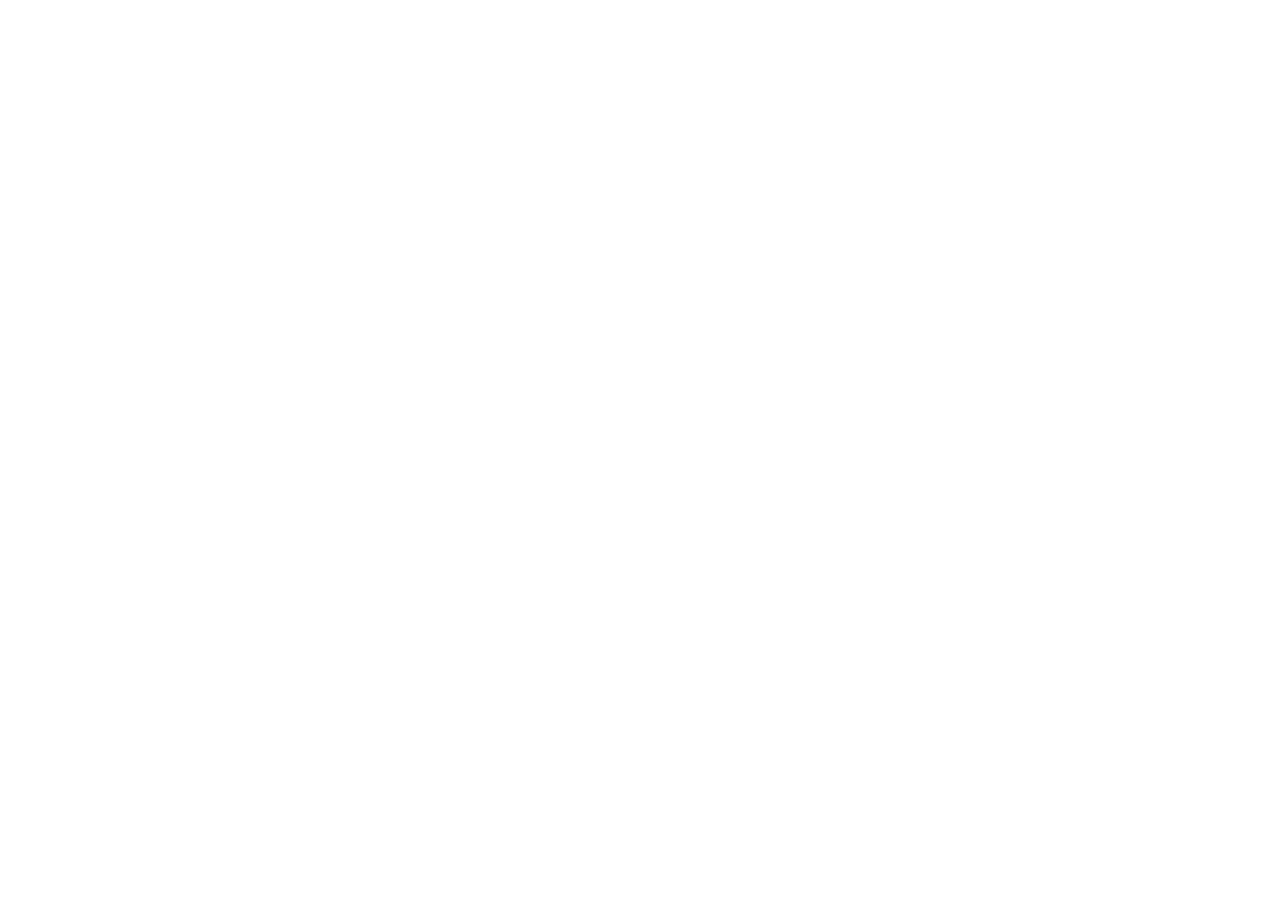
==== clima-api/index.html @ c4354b81 "Adicionando index" ====
<!DOCTYPE html>
<html lang="en">
<head>
    <meta charset="UTF-8">
    <meta http-equiv="X-UA-Compatible" content="IE=edge">
    <meta name="viewport" content="width=device-width, initial-scale=1.0">
    <title>Document</title>
</head>
<body>
    
</body>
</html>
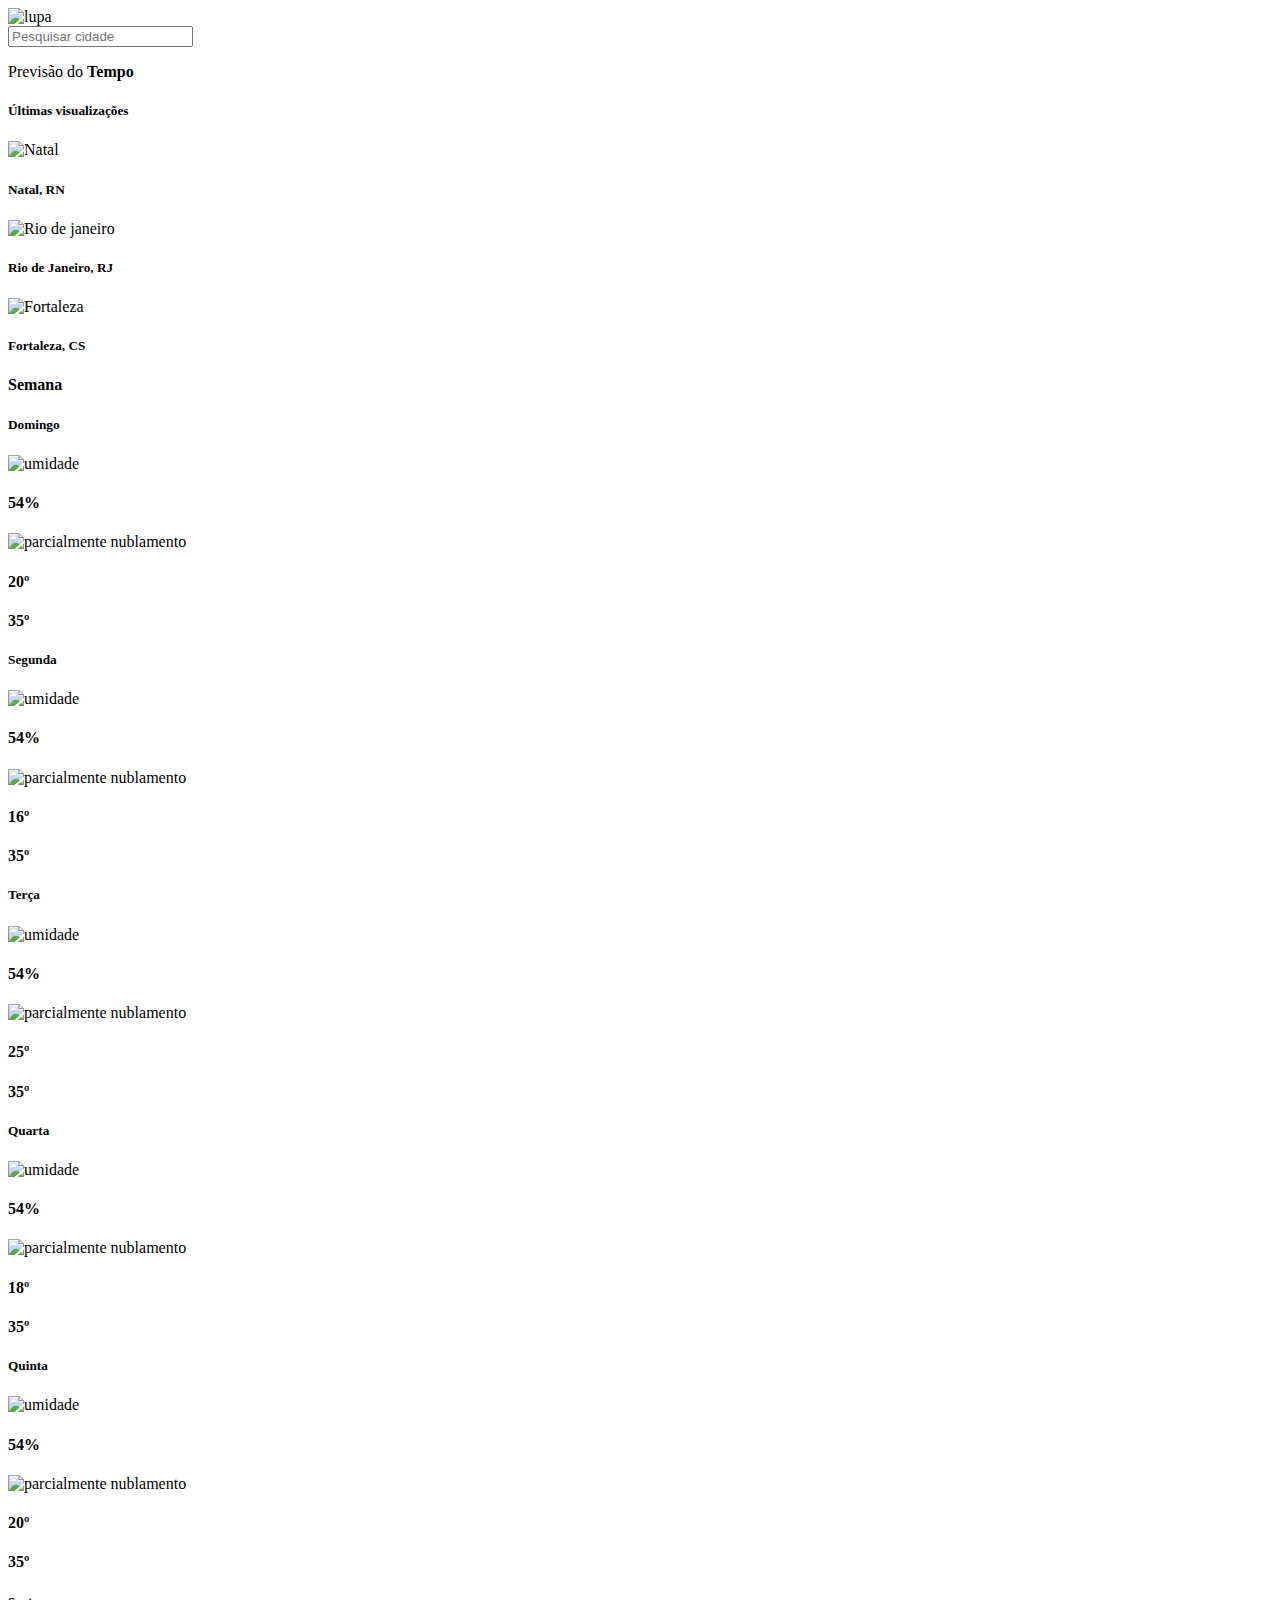
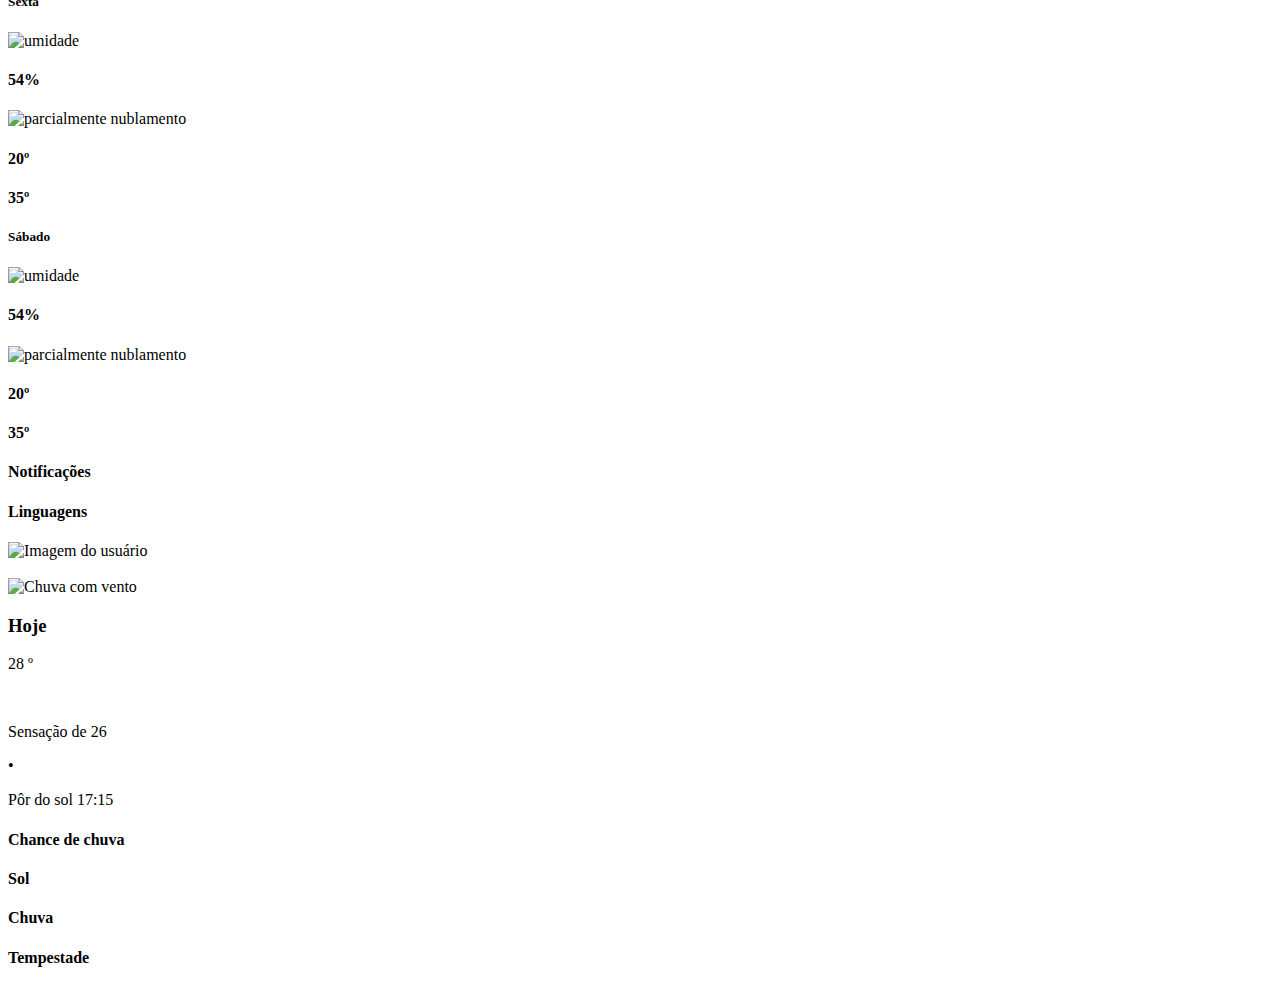
==== commit 7a496aff: "Adicionando arquivo js e css" ====
--- a/clima-api/index.html
+++ b/clima-api/index.html
@@ -4,9 +4,202 @@
     <meta charset="UTF-8">
     <meta http-equiv="X-UA-Compatible" content="IE=edge">
     <meta name="viewport" content="width=device-width, initial-scale=1.0">
-    <title>Document</title>
+    <link rel = "stylesheet" type="text/css" href="style.css">
+    <title>Sistema metereológico</title>
 </head>
 <body>
-    
+        <main>
+            
+            <header>
+                <div class="item-1">
+                    <div class="image">
+                        <img id="img" src="img/lupa.png" alt="lupa" onclick="request()">
+                    </div>
+                    <input type="search" id="pesquisa" placeholder="Pesquisar cidade">
+                </div>
+                <div class="item-2">
+                    <p id="title">Previsão do <b>Tempo</b></p></hr>
+                </div>
+                <div class="vizual">
+                    <h5>Últimas visualizações</h5>
+                </div>
+            </header>
+            
+            <div class="cidades-pesquisadas">
+                <figcaption>
+                    <img src="img/praia-gf5deb4ed8_640.jpg" alt="Natal">
+                    <h5><b> Natal, RN</b></h5>
+                </figcaption>
+                <figcaption>
+                    <img  src="img/rio-de-janeiro-g45383594d_640.jpg" alt="Rio de janeiro">
+                    <h5><b> Rio de Janeiro, RJ</b></h5>
+                </figcaption>
+                <figcaption>
+                    <img src="img/sea-ge79e433f9_640.jpg" alt="Fortaleza">
+                    <h5><b> Fortaleza, CS</b></h5>
+                </figcaption>
+            </div>
+            
+            <h4>Semana</h4>
+
+            <div class="container-semanas">
+                <div class="box-1">
+                    <h5 class="dia">Domingo</h5>
+                    <div class="percentual">
+                        <img src="img/cort.jpg" id="umidade" alt="umidade">
+                        <h4 id="humidty">54%</h4>
+                    </div>
+                    <img src="img/parcialnu.jpg" class="elemento" alt="parcialmente nublamento">
+                    <h4 class="min-temperatura">20º</h4>
+                    <div class="grafico">
+                        <div class="max-temp"></div>
+                        <div class="min-temp"></div>
+                    </div>
+                    <h4 max-temperatura>35º</h4>
+                </div>
+                <div class="box-2">
+                    <h5 class="dia">Segunda</h5>
+                    <div class="percentual">
+                        <img src="img/cort.jpg" id="umidade" alt="umidade">
+                        <h4 id="humidty">54%</h4>
+                    </div>
+                    <img src="img/chuva.png" class="elemento" alt="parcialmente nublamento">
+                    <h4 class="min-temperatura">16º</h4>
+                    <div class="grafico">
+                        <div class="max-temp"></div>
+                        <div class="min-temp"></div>
+                    </div>
+                    <h4 max-temperatura>35º</h4>
+                </div>
+                <div class="box-3">
+                    <h5 class="dia">Terça</h5>
+                    <div class="percentual">
+                        <img src="img/cort.jpg" id="umidade" alt="umidade">
+                        <h4 id="humidty">54%</h4>
+                    </div>
+                    <img src="img/parcialnu.jpg" class="elemento" alt="parcialmente nublamento">
+                    <h4 class="min-temperatura">25º</h4>
+                    <div class="grafico">
+                        <div class="max-temp"></div>
+                        <div class="min-temp"></div>
+                    </div>
+                    <h4 max-temperatura>35º</h4>
+                </div>
+                <div class="box-4">
+                    <h5 class="dia">Quarta</h5>
+                    <div class="percentual">
+                        <img src="img/cort.jpg" id="umidade" alt="umidade">
+                        <h4 id="humidty">54%</h4>
+                    </div>
+                    <img src="img/parcialnu.jpg" class="elemento" alt="parcialmente nublamento">
+                    <h4 class="min-temperatura">18º</h4>
+                    <div class="grafico">
+                        <div class="max-temp"></div>
+                        <div class="min-temp"></div>
+                    </div>
+                    <h4 max-temperatura>35º</h4>
+                </div>
+                <div class="box-5">
+                    <h5 class="dia">Quinta</h5>
+                    <div class="percentual">
+                        <img src="img/cort.jpg" id="umidade" alt="umidade">
+                        <h4 id="humidty">54%</h4>
+                    </div>
+                    <img src="img/parcialnu.jpg" class="elemento" alt="parcialmente nublamento">
+                    <h4 class="min-temperatura">20º</h4>
+                    <div class="grafico">
+                        <div class="max-temp"></div>
+                        <div class="min-temp"></div>
+                    </div>
+                    <h4 max-temperatura>35º</h4>
+                </div>
+                <div class="box-6">
+                    <h5 class="dia">Sexta</h5>
+                    <div class="percentual">
+                        <img src="img/cort.jpg" id="umidade" alt="umidade">
+                        <h4 id="humidty">54%</h4>
+                    </div>
+                    <img src="img/chuva-forte.jpg" class="elemento" alt="parcialmente nublamento">
+                    <h4 class="min-temperatura">20º</h4>
+                    <div class="grafico">
+                        <div class="max-temp"></div>
+                        <div class="min-temp"></div>
+                    </div>
+                    <h4 max-temperatura>35º</h4>
+                </div>
+                <div class="box-7">
+                    <h5 class="dia">Sábado</h5>
+                    <div class="percentual">
+                        <img src="img/cort.jpg" id="umidade" alt="umidade">
+                        <h4 id="humidty">54%</h4>
+                    </div>
+                    <img src="img/parcialnu.jpg" class="elemento" alt="parcialmente nublamento">
+                    <h4 class="min-temperatura">20º</h4>
+                    <div class="grafico">
+                        <div class="max-temp"></div>
+                        <div class="min-temp"></div>
+                    </div>
+                    <h4 max-temperatura>35º</h4>
+                </div>
+            </div>
+        </main>
+        <section>
+            <header>
+                <div class="container-header">
+                    <div class="one">
+                        <h4>Notificações</h4>
+                    </div>
+                    <div class="two">
+                        <h4>Linguagens</h4>
+                    </div>
+                    <div class="perfil">
+                        <img src="img/imagempessoal.jpeg" alt="Imagem do usuário">
+                    </div>
+                </div><br>
+            </header>
+
+            <div class="container-tempo">
+                <img src="img/chuva-com-vento.png" alt="Chuva com vento">
+                <div class="descricao">
+                    <h3>Hoje</h3>
+                    <p id="DayOfWeek" onload="description()"></p>
+                </div>
+            </div>
+
+            <div class="container-temperatura">
+                <div class="celsius">
+                    <span> 28</span>
+                    <span>º</span>
+                </div>
+                <div class="container-descricao">
+                    <p id="cidade"></p><br>
+                    <div class="txt">
+                        <p id="sensation"> Sensação de 26 </p>
+                        <p>•</p>
+                        <p> Pôr do sol 17:15</p>
+                    </div>
+                </div>
+            </div>
+
+            <div class="container-title">
+                <h4>Chance de chuva</h4>
+            </div>
+
+            <div class="container-grafico">
+                <div class="legenda-1">
+                    <h4>Sol</h4>
+                </div>
+                <div class="legenda-2">
+                    <h4>Chuva</h4>
+                </div>
+                <div class="legenda-3">
+                    <h4>Tempestade</h4>
+                </div>
+                <div class="linha">
+                </div>
+            </div>
+        </section>
+
+        <script src="teste.js"></script>
 </body>
 </html>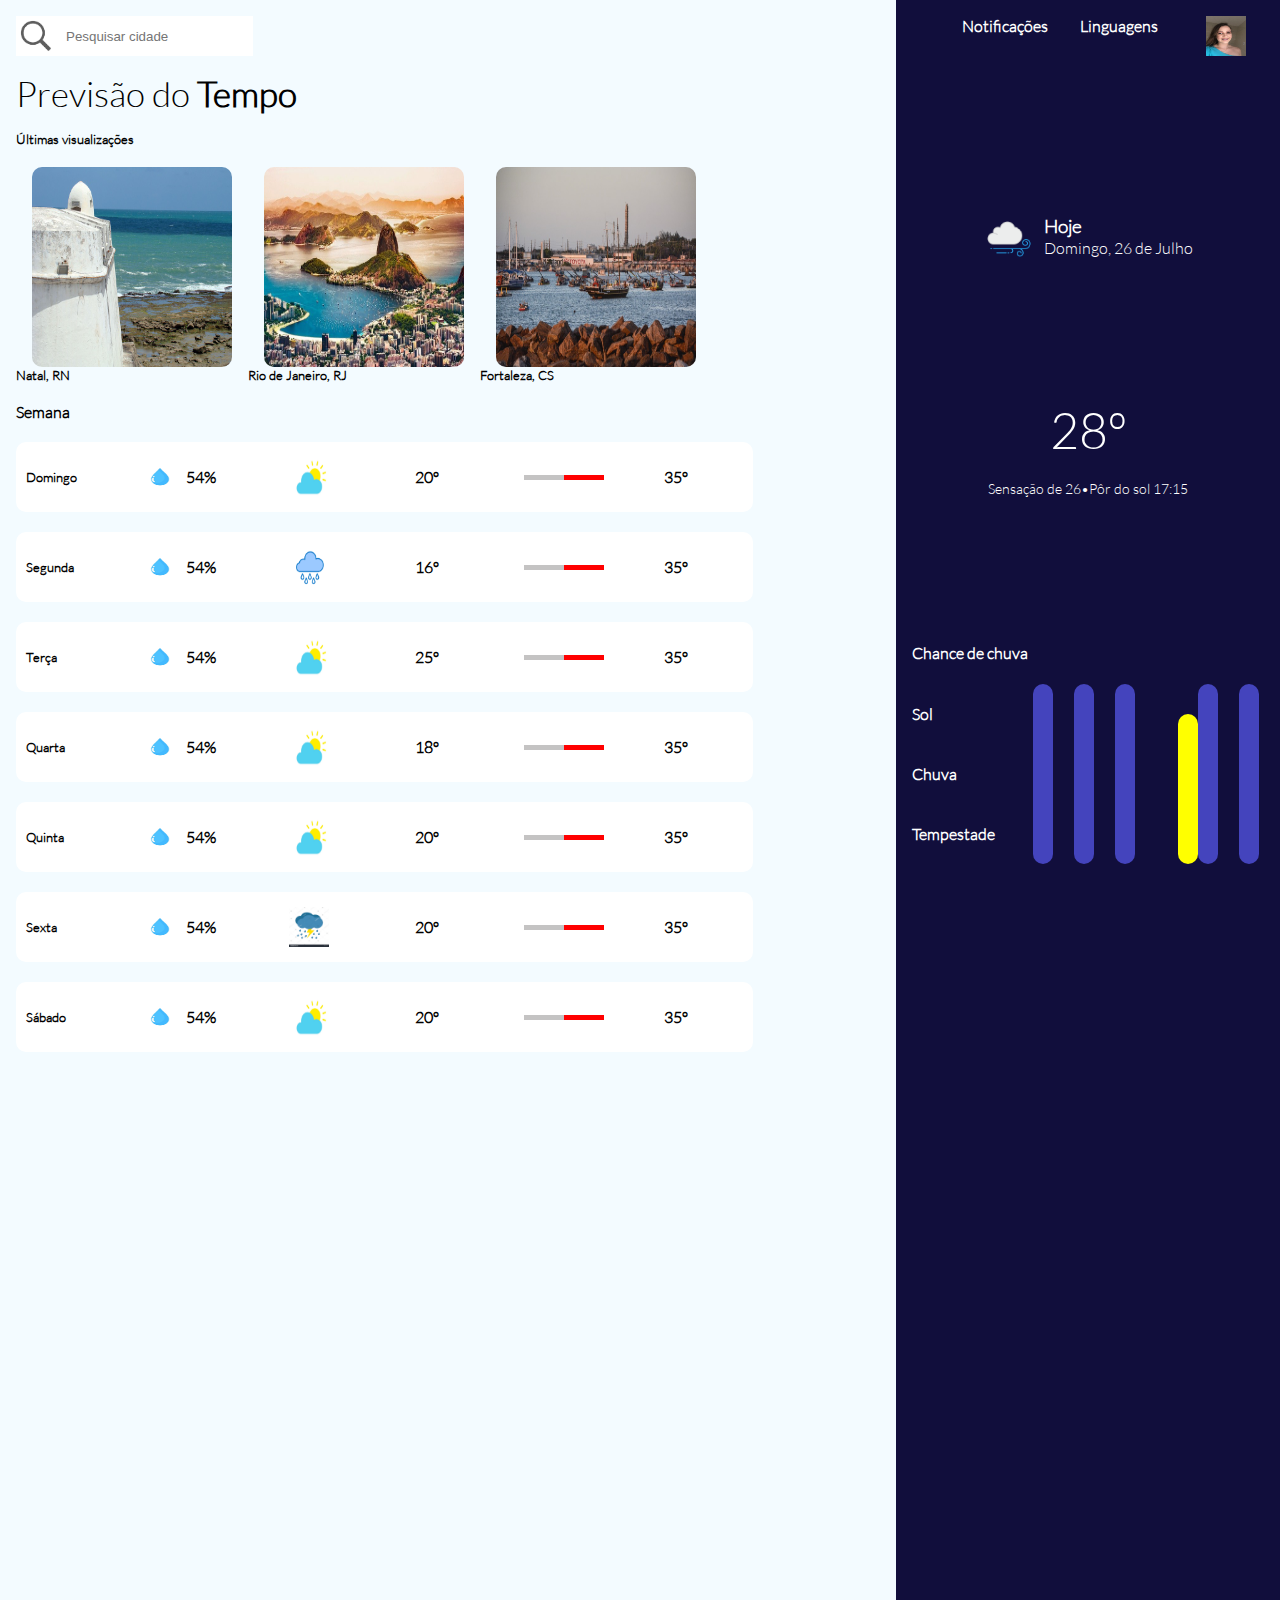
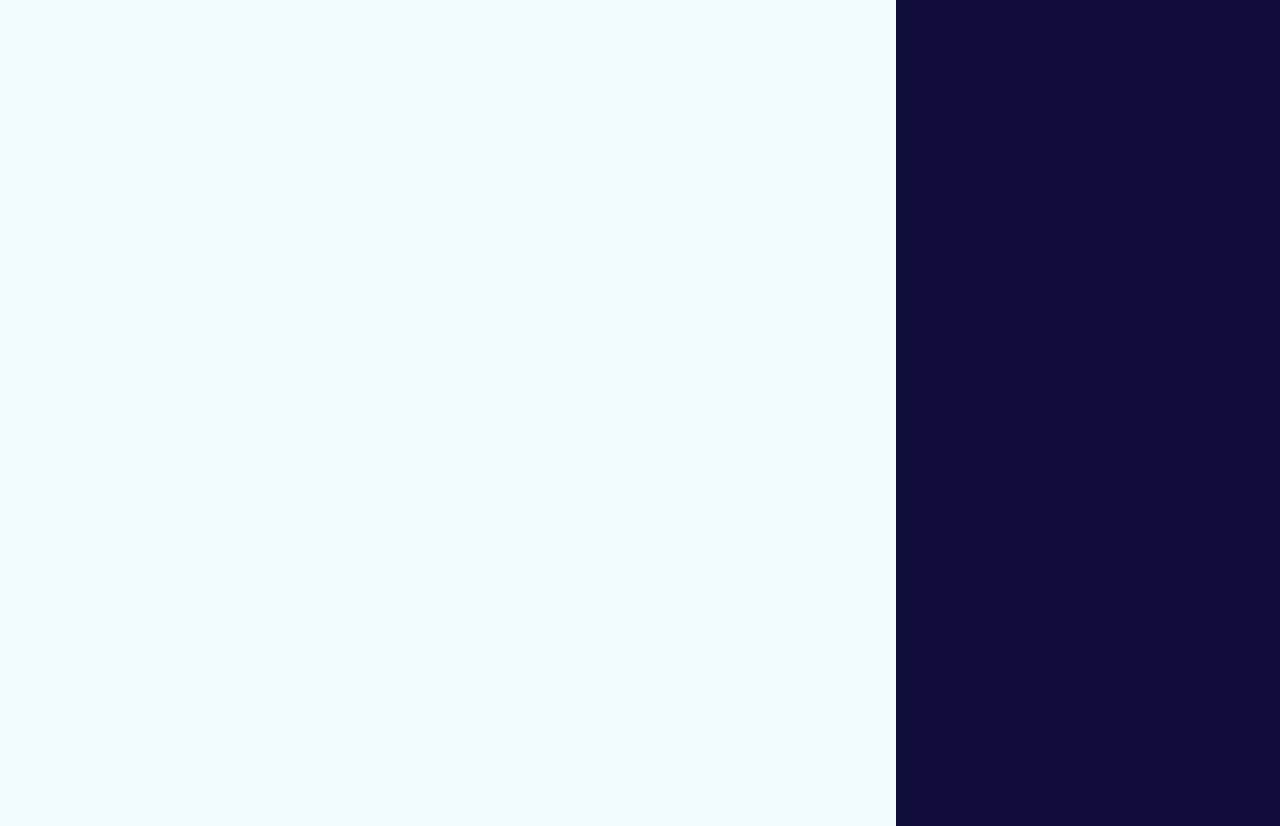
==== commit bb52962f: "adicionando arquivos de fonte e gráficos" ====
--- a/clima-api/index.html
+++ b/clima-api/index.html
@@ -55,7 +55,7 @@
                         <div class="max-temp"></div>
                         <div class="min-temp"></div>
                     </div>
-                    <h4 max-temperatura>35º</h4>
+                    <h4 class='max-temperatura'>35º</h4>
                 </div>
                 <div class="box-2">
                     <h5 class="dia">Segunda</h5>
@@ -63,13 +63,13 @@
                         <img src="img/cort.jpg" id="umidade" alt="umidade">
                         <h4 id="humidty">54%</h4>
                     </div>
-                    <img src="img/chuva.png" class="elemento" alt="parcialmente nublamento">
+                    <img src="img/chuva.png" class="elemento" alt="chuva">
                     <h4 class="min-temperatura">16º</h4>
                     <div class="grafico">
                         <div class="max-temp"></div>
                         <div class="min-temp"></div>
                     </div>
-                    <h4 max-temperatura>35º</h4>
+                    <h4 class='max-temperatura'>35º</h4>
                 </div>
                 <div class="box-3">
                     <h5 class="dia">Terça</h5>
@@ -83,7 +83,7 @@
                         <div class="max-temp"></div>
                         <div class="min-temp"></div>
                     </div>
-                    <h4 max-temperatura>35º</h4>
+                    <h4 class='max-temperatura'>35º</h4>
                 </div>
                 <div class="box-4">
                     <h5 class="dia">Quarta</h5>
@@ -97,7 +97,7 @@
                         <div class="max-temp"></div>
                         <div class="min-temp"></div>
                     </div>
-                    <h4 max-temperatura>35º</h4>
+                    <h4 class='max-temperatura'>35º</h4>
                 </div>
                 <div class="box-5">
                     <h5 class="dia">Quinta</h5>
@@ -105,13 +105,13 @@
                         <img src="img/cort.jpg" id="umidade" alt="umidade">
                         <h4 id="humidty">54%</h4>
                     </div>
-                    <img src="img/parcialnu.jpg" class="elemento" alt="parcialmente nublamento">
-                    <h4 class="min-temperatura">20º</h4>
-                    <div class="grafico">
-                        <div class="max-temp"></div>
-                        <div class="min-temp"></div>
-                    </div>
-                    <h4 max-temperatura>35º</h4>
+                    <img src="img/parcialnu.jpg" class="elemento" alt="parcialmente nublado">
+                    <h4 class="min-temperatura">20º</h4>
+                    <div class="grafico">
+                        <div class="max-temp"></div>
+                        <div class="min-temp"></div>
+                    </div>
+                    <h4 class='max-temperatura'>35º</h4>
                 </div>
                 <div class="box-6">
                     <h5 class="dia">Sexta</h5>
@@ -119,13 +119,13 @@
                         <img src="img/cort.jpg" id="umidade" alt="umidade">
                         <h4 id="humidty">54%</h4>
                     </div>
-                    <img src="img/chuva-forte.jpg" class="elemento" alt="parcialmente nublamento">
-                    <h4 class="min-temperatura">20º</h4>
-                    <div class="grafico">
-                        <div class="max-temp"></div>
-                        <div class="min-temp"></div>
-                    </div>
-                    <h4 max-temperatura>35º</h4>
+                    <img src="img/chuva-forte.jpg" class="elemento" alt="chuva forte">
+                    <h4 class="min-temperatura">20º</h4>
+                    <div class="grafico">
+                        <div class="max-temp"></div>
+                        <div class="min-temp"></div>
+                    </div>
+                    <h4 class='max-temperatura'>35º</h4>
                 </div>
                 <div class="box-7">
                     <h5 class="dia">Sábado</h5>
@@ -139,7 +139,7 @@
                         <div class="max-temp"></div>
                         <div class="min-temp"></div>
                     </div>
-                    <h4 max-temperatura>35º</h4>
+                    <h4 class='max-temperatura'>35º</h4>
                 </div>
             </div>
         </main>
@@ -162,7 +162,7 @@
                 <img src="img/chuva-com-vento.png" alt="Chuva com vento">
                 <div class="descricao">
                     <h3>Hoje</h3>
-                    <p id="DayOfWeek" onload="description()"></p>
+                    <p id="DayOfWeek"></p>
                 </div>
             </div>
 
@@ -174,28 +174,49 @@
                 <div class="container-descricao">
                     <p id="cidade"></p><br>
                     <div class="txt">
-                        <p id="sensation"> Sensação de 26 </p>
+                        <p class="sensation"> Sensação de 26 </p>
                         <p>•</p>
                         <p> Pôr do sol 17:15</p>
                     </div>
                 </div>
             </div>
 
-            <div class="container-title">
-                <h4>Chance de chuva</h4>
-            </div>
-
             <div class="container-grafico">
-                <div class="legenda-1">
-                    <h4>Sol</h4>
-                </div>
-                <div class="legenda-2">
-                    <h4>Chuva</h4>
-                </div>
-                <div class="legenda-3">
-                    <h4>Tempestade</h4>
-                </div>
-                <div class="linha">
+                <div class="container-title">
+                    <h4 class="title">Chance de chuva</h4><br>
+                </div>
+                <div class="container-linhas">
+                    <div class="legenda-1">
+                        <div class="sol">
+                            <h4>Sol</h4>
+                        </div>
+        
+                        <div class="chuva">
+                            <h4>Chuva</h4>
+                        </div>
+                        <div class="Tempestade">
+                            <h4>Tempestade</h4>
+                        </div>
+                    </div>
+
+                    <div class="linha-1">
+                        <div class="barra"></div>
+                    </div>
+                    <div class="linha-2">
+                        <div class="barra"></div>
+                    </div>
+                    <div class="linha-3">
+                        <div class="barra"></div>
+                    </div>
+                    <div class="linha-4">
+                        <div class="barra" id="barra-4"></div>
+                    </div>
+                    <div class="linha-5">
+                        <div class="barra"></div>
+                    </div>
+                    <div class="linha-6">
+                        <div class="barra"></div>
+                    </div>
                 </div>
             </div>
         </section>
--- a/clima-api/style.css
+++ b/clima-api/style.css
@@ -0,0 +1,244 @@
+@font-face {
+    src: url('Lato-Light.ttf');
+    font-family: 'Lato';    
+    font-weight: normal;
+}
+
+*{
+    margin: 0;
+    padding: 0;
+}
+
+body{
+    display: flex;
+}
+main{
+    background-color:#f3fbff;
+    font-family: 'Lato';
+    width: 70%;
+}
+
+img{
+    display: flex;
+    width: 40px;
+    height: 40px;
+}
+.item-1, .item-2{
+    display: flex;
+    margin-top: 1em;
+    margin-left: 1em;
+    margin-bottom: 1em;
+}
+
+#title{
+    display: block;
+    font-size: 35px;
+}
+
+.vizual{
+    display: block;
+    margin-left: 1em;
+    padding-bottom: 20px;
+}
+#pesquisa{
+    border: transparent;
+    background-color: #fff;
+    width: auto;
+    height: 40px;
+    padding: 10px;
+}
+
+section{
+    display: grid;
+    grid-template-rows: 0.3fr 0.1fr 0.5fr 1fr 2fr;
+    grid-template-areas: 
+    "container-header"
+    "container-tempo"
+    "container-temperatura"
+    "container-descricao"
+    "container-grafico";
+    grid-gap: 40px;
+    background-color: #110e3c;
+    font-family: 'Lato';
+    color: #fff;
+    width: 30%;
+}
+
+.top{
+    display: flex;
+    flex-direction: row;
+    justify-content: space-between;
+    font-weight: 500;
+    margin-top: 1em;
+    margin-left: 0.5em;
+}
+
+figcaption > img{
+    width: 200px;
+    height: 200px;
+    border-radius: 10px;
+    margin-left: 1em;
+    display: flex;
+}
+figcaption{
+    margin-left: 1em;
+    padding-bottom: 19px;
+}
+
+figcaption > img:hover{
+    width: 100px;
+    height: 100px;
+}
+
+h4{
+    margin-left: 1em;
+    font-weight: bold;
+}
+
+.container-semanas{
+    display: grid;
+    grid-template-rows: 1fr 1fr 1fr 1fr 1fr 1fr 1fr;
+    grid-template-areas: 
+    "box-1"
+    "box-2"
+    "box-3"
+    "box-4"
+    "box-5"
+    "box-6"
+    "box-7";
+}
+
+.box-1, .box-2, .box-3, .box-4, .box-5, .box-6, .box-7{
+    display: grid;
+    grid-template-columns: 1fr 1fr 1fr 1fr 1fr 1fr;
+    grid-template-areas: 
+    "dia percentual elemento min-temperatura grafico max-temperatura";
+    grid-gap: 30px;
+    background-color: #fff;
+    width: 80%;
+    height: 50px;
+    border-radius: 10px;
+    margin-top: 20px;
+    margin-left: 1em;
+    padding: 10px;
+    align-items: center;
+    justify-content: space-around;
+}
+
+.container-semanas > img{
+    width: 20px;
+    height: 20px;
+}
+
+.percentual{
+    display: flex;
+}
+
+#umidade{
+    width: 20px;
+    height: 20px;
+}
+
+.elemento{
+    width: 40px;
+    margin-left: 15%;
+}
+
+.cidades-pesquisadas{
+    display: flex;
+    flex-direction: row;
+}
+
+.one, .two{
+    display: flex;
+    padding-top: 1em;
+    padding-left: 1em;
+}
+
+.perfil > img{
+    display: flex;
+    padding-top: 1em;
+    padding-left: 3em;
+}
+
+.container-header, .container-tempo{
+    display: flex;
+    justify-content: center;
+}
+
+.container-descricao, .container-temperatura{
+    display: flex;
+    flex-direction: column;
+    justify-content: center;
+    align-items: center;
+}
+
+.container-tempo > img{
+    width: 50px;
+    height: 50px;
+    padding-right: 10px;
+}
+
+.celsius{
+    display: flex;
+    font-size: 50px;
+}
+
+.celsius > p{
+    display: block;
+    font-size: 10px;
+}
+
+.txt{
+    font-size: 14px;
+    display: flex;
+    padding-bottom: 20px;
+}
+
+.container-linhas{
+    display: grid;
+    grid-template-columns: 1fr 0.3fr 0.3fr 0.3fr 0.3fr 0.3fr 0.3fr;
+    grid-template-rows: 1fr 1fr 1fr;
+    grid-template-areas: 
+    "legenda-1 linha-1 linha-2 linha-3 linha-4 linha-5 linha-6"
+    "legenda-1 linha-1 linha-2 linha-3 linha-4 linha-5 linha-6"
+    "legenda-1 linha-1 linha-2 linha-3 linha-4 linha-5 linha-6";
+    padding-top: 1px;
+}
+
+.legenda-1{
+    display: flex;
+    flex-direction: column;
+    justify-content: space-around;
+}
+
+.barra{
+    width: 20px;
+    height: 180px;
+    border-radius: 10px;
+    background-color: rgb(68, 68, 189);
+}
+
+#barra-4{
+    display: flex;
+    justify-self: flex-end;
+    background-color: yellow;
+    height: 150px;
+    margin-top: 30px;
+}
+
+.grafico{
+    display: flex;
+}
+
+.max-temp{
+    width: 40px;
+    height: 5px;
+    background-color: rgb(196, 195, 195);
+}
+
+.min-temp{
+    width: 40px;
+    height: 5px;
+    background-color: red;
+}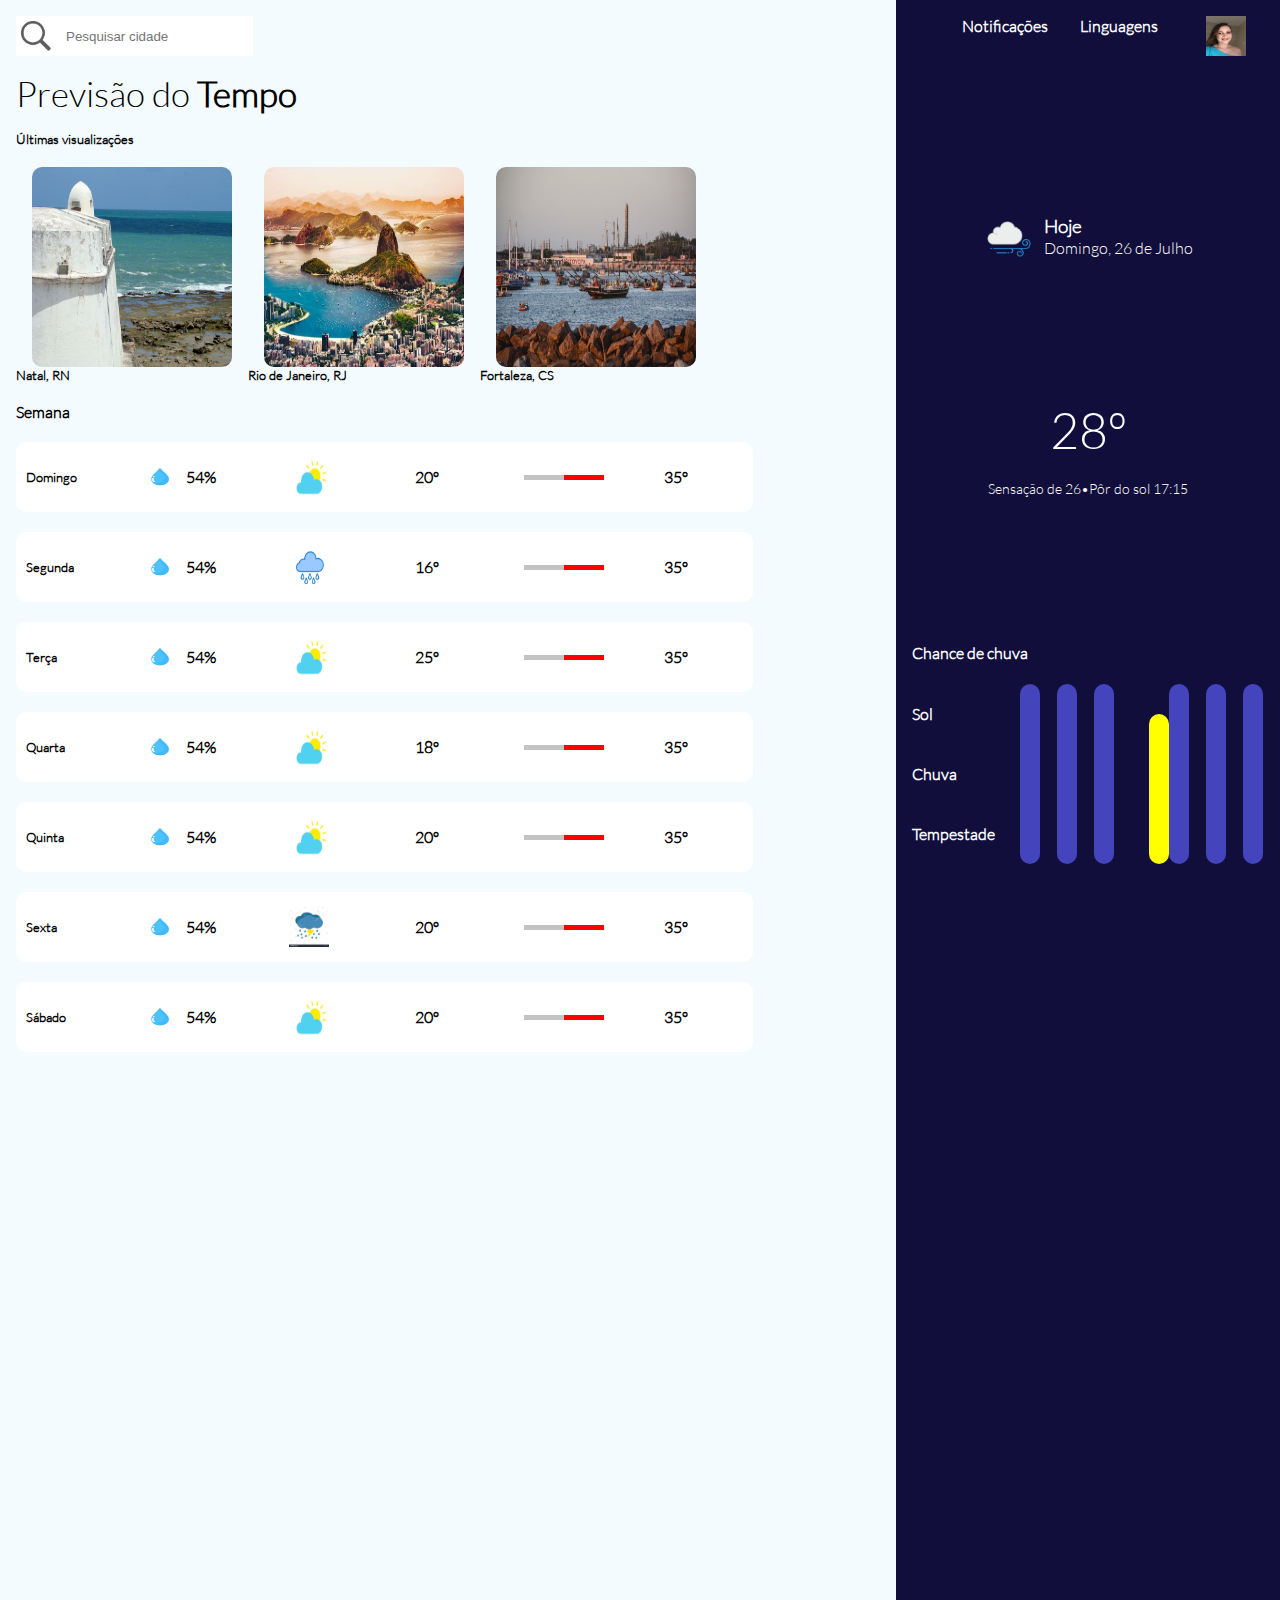
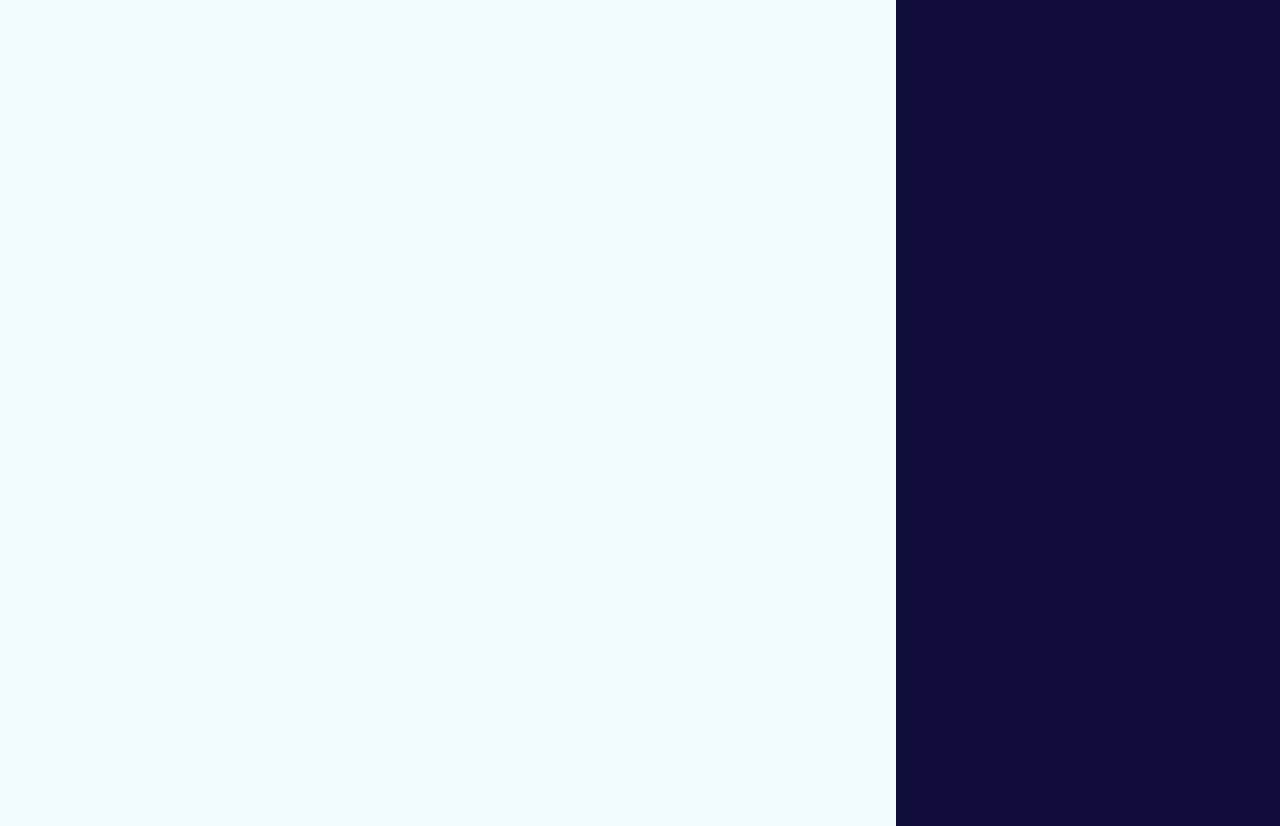
==== commit a9c21804: "Gráficos interativos com a umidade" ====
--- a/clima-api/index.html
+++ b/clima-api/index.html
@@ -217,6 +217,9 @@
                     <div class="linha-6">
                         <div class="barra"></div>
                     </div>
+                    <div class="linha-7">
+                        <div class="barra"></div>
+                    </div>
                 </div>
             </div>
         </section>
--- a/clima-api/style.css
+++ b/clima-api/style.css
@@ -197,12 +197,12 @@
 
 .container-linhas{
     display: grid;
-    grid-template-columns: 1fr 0.3fr 0.3fr 0.3fr 0.3fr 0.3fr 0.3fr;
+    grid-template-columns: 1fr 0.3fr 0.3fr 0.3fr 0.3fr 0.3fr 0.3fr 0.3fr;
     grid-template-rows: 1fr 1fr 1fr;
     grid-template-areas: 
-    "legenda-1 linha-1 linha-2 linha-3 linha-4 linha-5 linha-6"
-    "legenda-1 linha-1 linha-2 linha-3 linha-4 linha-5 linha-6"
-    "legenda-1 linha-1 linha-2 linha-3 linha-4 linha-5 linha-6";
+    "legenda-1 linha-1 linha-2 linha-3 linha-4 linha-5 linha-6 linha-7"
+    "legenda-1 linha-1 linha-2 linha-3 linha-4 linha-5 linha-6 linha-7"
+    "legenda-1 linha-1 linha-2 linha-3 linha-4 linha-5 linha-6 linha-7";
     padding-top: 1px;
 }
 
